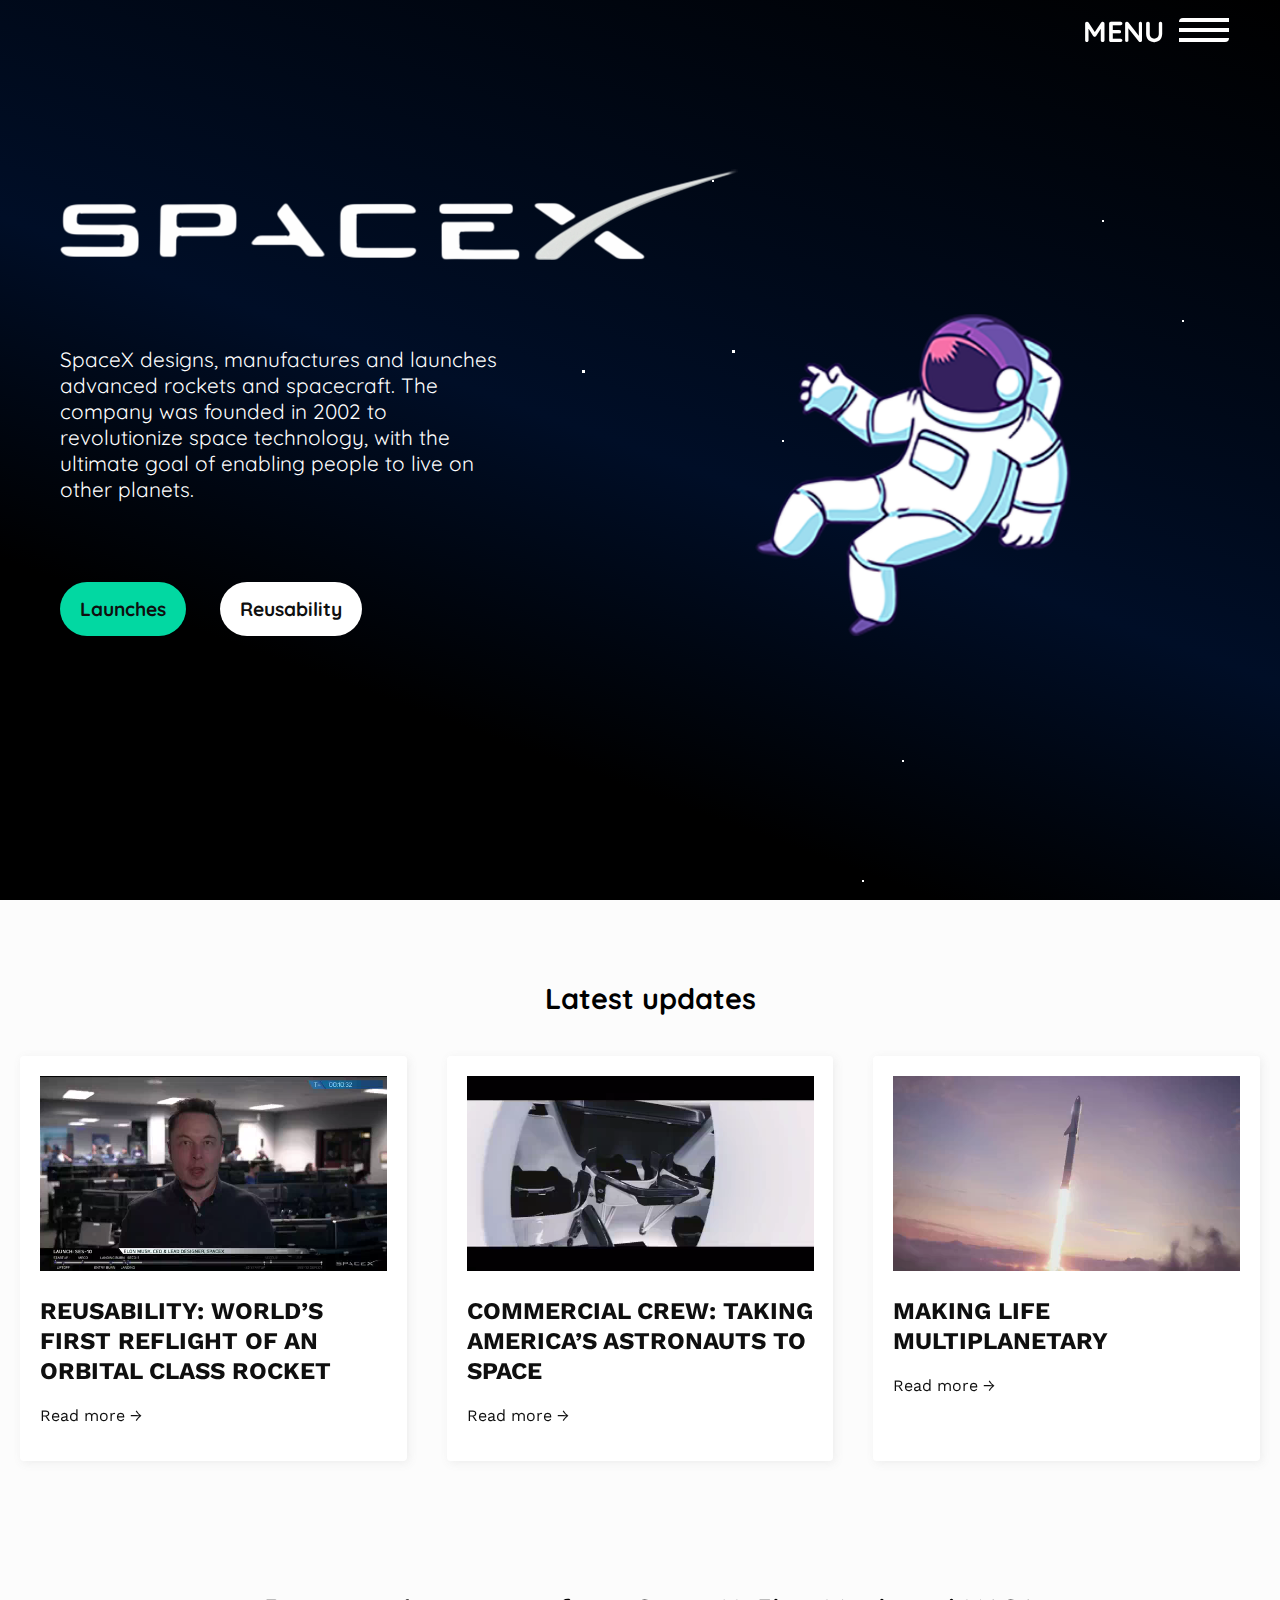
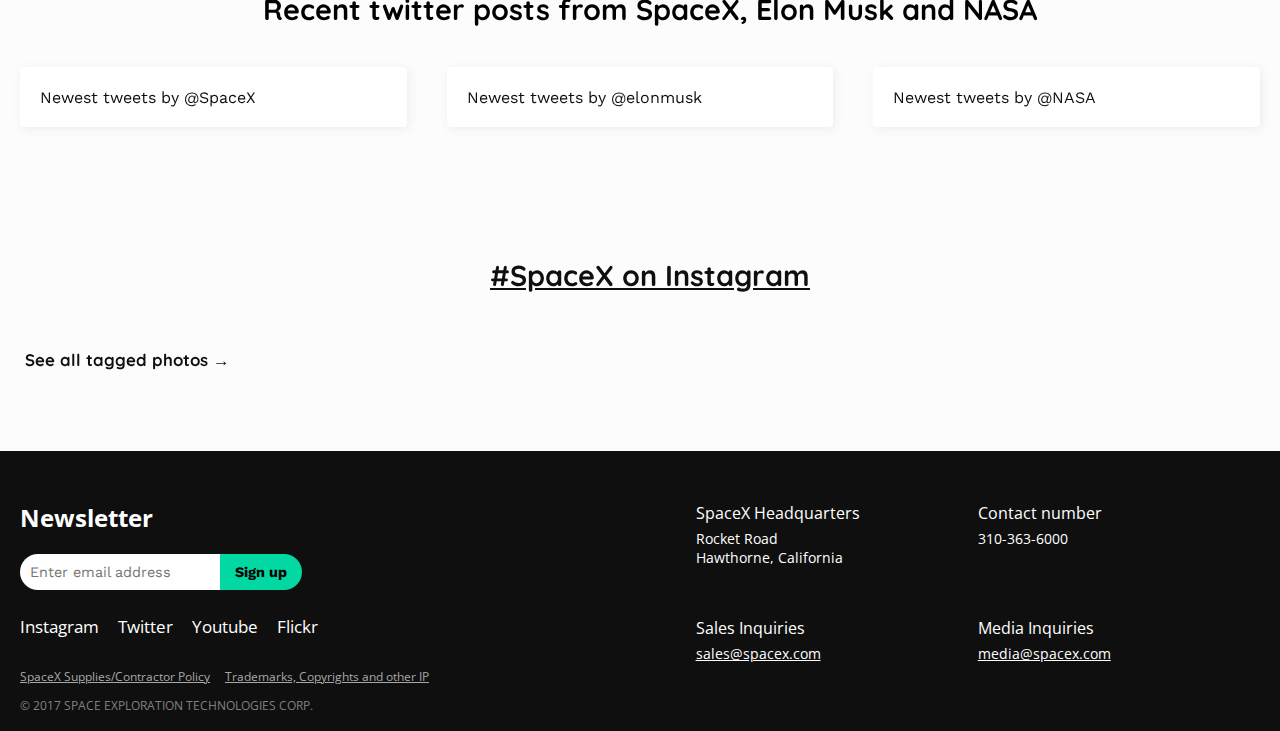
==== index.html @ 8ce4d806 "Add files via upload" ====
<!DOCTYPE html>

<html lang="en">

<head>
    <meta charset="utf-8">
    <meta name="description"
        content="SpaceX designs, manufactures and launches advanced rockets and spacecraft. The company was founded in 2002 to revolutionize space technology, with the ultimate goal of enabling people to live on other planets.">
    <meta name="viewport" content="width=device-width, initial-scale=1.0">
    <meta name="keywords" content="spacex, nasa, elon musk, space travel, falcon, rocket, rockets, rocket launch, mars">
    <meta name="designer" content="Selma Waller">
    <meta name="revisit-after" content="1 day">
    <title>SpaceX</title>
    <link rel="stylesheet" href="css/style.css">
    <link rel="icon" type="image/png" href="images/spacex-favicon.png">
</head>

<body>
    <!-- navigation menu -->
    <nav>
        <div class="top-navigation-line" id="topnav">
            <div class="hamburger" id="hamburger"></div>
            <div class="shadow" id="myModal">
                <div class="modal-content" id="fitMobile">
                    <div id="close">
                        <h2>CLOSE</h2>
                        <div class="close-bar1"></div>
                        <div class="close-bar2"></div>
                    </div>
                    <div class="col-10">
                        <ul>
                            <li><a href="https://wallerweave.com/project-exam" target="_self">Home</a></li>
                            <li><a href="https://wallerweave.com/project-exam/about-spacex" target="_self">About
                                    SpaceX</a></li>
                            <li><a href="https://wallerweave.com/project-exam/launches" target="_self">Launches</a>
                            </li>
                            <li><a href="https://wallerweave.com/project-exam/reusability"
                                    target="_self">Reusability</a>
                            </li>
                        </ul>
                        <figure>
                            <img id="menu-logo" src="images/spacex-logo.png" alt="spacex-logo">
                        </figure>
                        <p>© 2017 SPACE EXPLORATION TECHNOLOGIES CORP.</p>
                    </div>
                </div>
            </div>
            <div class="pointer" id="pointer">
                <h2 id="menu-text">MENU</h2>
                <div class="bar1" id="bar1"></div>
                <div class="bar2" id="bar2"></div>
                <div class="bar3" id="bar3"></div>
            </div>
        </div>
    </nav>

    <!-- header area -->
    <header id="header-background">
        <div class="intro-fade"></div>
        <div class="container">
            <div class="row">
                <div class="main-page">
                    <div class="header-text">
                        <div class="col-4">
                            <div class="overlay-header-box">
                                <figure>
                                    <img src="images/spacex-logo-big.png" alt="spacex-logo">
                                </figure>
                                <p>SpaceX designs, manufactures and launches advanced rockets and spacecraft. The
                                    company
                                    was founded in 2002 to revolutionize space technology, with the ultimate goal of
                                    enabling people to live on other planets.</p>
                                <div class="launch-button header-button"><a
                                        href="https://wallerweave.com/project-exam/launches" target="_self">Launches</a>
                                </div>
                                <div class="reuse-button header-button"><a
                                        href="https://wallerweave.com/project-exam/reusability"
                                        target="_self">Reusability</a>
                                </div>
                            </div>
                        </div>
                        <div class="col-7 right-floating-box">
                            <div class="header-animation">
                                <div class="dot"></div>
                                <div class="dot"></div>
                                <div class="dot"></div>
                                <div class="dot"></div>
                                <div class="dot"></div>
                                <div class="dot"></div>
                                <div class="dot"></div>
                                <div class="dot"></div>
                                <div class="dot"></div>
                                <figure>
                                    <img src="images/astronaut-comp2.png" alt="animated-image" style="width: 350px;">
                                </figure>
                                <div class="galaxy-container">
                                    <div class="star"></div>
                                    <div class="star"></div>
                                    <div class="star"></div>
                                    <div class="star"></div>
                                    <div class="star"></div>
                                    <div class="star"></div>
                                    <div class="star"></div>
                                    <div class="star"></div>
                                </div>
                            </div>
                        </div>
                    </div>
                </div>
            </div>
        </div>
    </header>

    <!-- main content -->
    <!-- News -->
    <main>
        <div class="container-main">
            <div class="main-content-titles">
                <h2>Latest updates</h2>
            </div>
            <div class="cards">
                <div class="card-article news-article">
                    <video autoplay loop muted>
                        <source src="videos/reusability-comp.mp4" type="video/mp4" style="width: 100%;">
                    </video>
                    <h2><a href="https://www.spacex.com/news/2013/03/31/reusability-key-making-human-life-multi-planetary"
                            target="_self">REUSABILITY: WORLD’S FIRST REFLIGHT OF AN ORBITAL CLASS ROCKET</a></h2>
                    <p><a href="https://www.instagram.com/explore/tags/spacex/" target="_blank">Read more → </a></p>
                </div>

                <div class="card-article">
                    <div class="news-article">
                        <video autoplay loop muted>
                            <source src="videos/crew-dragon-comp.mp4" type="video/mp4" style="width: 100%;">
                        </video>
                        <h2><a href="https://www.spacex.com/crew-dragon" target="_self">COMMERCIAL CREW: TAKING
                                AMERICA’S
                                ASTRONAUTS TO SPACE</a></h2>
                        <p><a href="https://www.instagram.com/explore/tags/spacex/" target="_blank">Read more → </a></p>
                    </div>
                </div>

                <div class="card-article">
                    <div class="news-article">
                        <video autoplay loop muted>
                            <source src="videos/multiplanetary-comp.mp4" type="video/mp4" style="width: 100%;">
                        </video>
                        <h2><a href="https://www.spacex.com/mars" target="self">MAKING LIFE MULTIPLANETARY</a></h2>
                        <p><a href="https://www.instagram.com/explore/tags/spacex/" target="_blank">Read more → </a></p>
                    </div>
                </div>
            </div>

            <!-- Twitter -->
            <div class="main-content-titles">
                <h2>Recent twitter posts from SpaceX, Elon Musk and NASA</h2>
            </div>
            <div class="cards">
                <div class="card-article tweet">
                    <a class="twitter-timeline" href="https://twitter.com/spacex" data-tweet-limit="2">
                        Newest tweets by @SpaceX</a>
                    <script async src="//platform.twitter.com/widgets.js"></script>
                </div>

                <div class="card-article tweet">
                    <a class="twitter-timeline" href="https://twitter.com/elonmusk" data-tweet-limit="2">
                        Newest tweets by @elonmusk</a>
                    <script async src="//platform.twitter.com/widgets.js"></script>
                </div>

                <div class="card-article tweet">
                    <a class="twitter-timeline" href="https://twitter.com/nasa" data-tweet-limit="1">
                        Newest tweets by @NASA</a>
                    <script async src="//platform.twitter.com/widgets.js"></script>
                </div>
            </div>


            <!-- Instagram -->
            <div class="main-content-titles">
                <h2><a href="https://www.instagram.com/explore/tags/spacex/" target="_blank">#SpaceX on
                        Instagram</a>
                </h2>
            </div>
            <div id="instagram-feed"></div>
            <!-- instagram info added in script -->
            <div class="cards">
                <div class="instagram-link">
                    <p><a href="https://www.instagram.com/explore/tags/spacex/" target="_blank">See all tagged photos →
                        </a></p>
                </div>
            </div>
        </div>
    </main>

    <!-- Footer -->
    <footer>
        <div class="footer-outer">
            <div class="row">
                <div class="container-main">
                    <div class="left-side-footer">
                        <div class="footer-newsletter">
                            <div class="col-6">
                                <div class="footer-newsletter-section">
                                    <h2>Newsletter</h2>
                                    <div id="error">
                                        <p>*Invalid email</p>
                                    </div>
                                    <form>
                                        <input class="footer-email-input" id="email" type="email"
                                            placeholder="Enter email address">
                                        <button id="submitButton">Sign up</button>
                                    </form>
                                </div>
                                <div class="footer-media">
                                    <ul>
                                        <li><a href="https://www.instagram.com/spacex/" target="_blank">Instagram</a>
                                        </li>
                                        <li><a href="https://twitter.com/SpaceX" target="_blank">Twitter</a></li>
                                        <li><a href="https://www.youtube.com/channel/UCtI0Hodo5o5dUb67FeUjDeA"
                                                target="_blank">Youtube</a></li>
                                        <li><a href="https://www.flickr.com/photos/spacex/" target="_blank">Flickr</a>
                                        </li>
                                    </ul>
                                </div>

                                <div class="footer-contact-section mobile">
                                    <h4>Contact number</h4>
                                    <ul>
                                        <li>310-363-6000</li>
                                    </ul>
                                    <h4>SpaceX Headquarters</h4>
                                    <ul>
                                        <li>Rocket Road</li>
                                        <li>Hawthorne, California</li>
                                    </ul>

                                    <h4>Sales Inquiries</h4>
                                    <ul>
                                        <li><a href="mailto:sales@spacex.com" target="_top">sales@spacex.com</a>
                                        </li>
                                    </ul>
                                    <h4>Media Inquiries</h4>
                                    <ul>
                                        <li><a href="mailto:media@spacex.com" target="_top">media@spacex.com</a>
                                        </li>
                                    </ul>
                                    <div class="copyrights">
                                        <a href="https://www.spacex.com/news/2013/07/29/spacex-suppliercontractor-policy"
                                            target="_blank">SpaceX Supplies/Contractor Policy</a><a
                                            href="https://www.spacex.com/trademarks-copyrights-and-other-ip-spacex"
                                            target="_blank">Trademarks, Copyrights and other IP</a>
                                        <p>© 2017 SPACE EXPLORATION TECHNOLOGIES CORP.</p>
                                    </div>
                                </div>
                                <div class="copyrights desktop">
                                    <a href="https://www.spacex.com/news/2013/07/29/spacex-suppliercontractor-policy"
                                        target="_blank">SpaceX Supplies/Contractor Policy</a><a
                                        href="https://www.spacex.com/trademarks-copyrights-and-other-ip-spacex"
                                        target="_blank">Trademarks, Copyrights and other IP</a>
                                    <p>© 2017 SPACE EXPLORATION TECHNOLOGIES CORP.</p>
                                </div>
                            </div>
                        </div>
                    </div>

                    <div class="col-5 right-floating-box">
                        <div class="footer-contact-section desktop">
                            <div class="col-6">
                                <h4>SpaceX Headquarters</h4>
                                <ul>
                                    <li>Rocket Road</li>
                                    <li>Hawthorne, California</li>
                                </ul>

                                <h4>Sales Inquiries</h4>
                                <ul>
                                    <li><a href="mailto:sales@spacex.com" target="_top">sales@spacex.com</a></li>
                                </ul>
                            </div>

                            <div class="col-6">
                                <h4>Contact number</h4>
                                <ul>
                                    <li>310-363-6000</li>
                                    <li>&nbsp;</li>
                                </ul>
                                <h4>Media Inquiries</h4>
                                <ul>
                                    <li><a href="mailto:media@spacex.com" target="_top">media@spacex.com</a></li>
                                </ul>
                            </div>
                        </div>
                    </div>
                </div>
            </div>
        </div>
    </footer>
    <!-- Root -->
    <script src="script/javascript.js"></script>
</body>

</html>
---- css/style.css ----
@import url('https://fonts.googleapis.com/css?family=Work+Sans:400|Open+Sans|Open+Sans:400|Quicksand');

* {
    box-sizing: border-box;
    /* border: 1px solid hotpink; */
}

[class*="col-"] {
    float: left;
}

.row::after {
    content: " ";
    clear: both;
    display: block;
}

.col-1 {width: 16.66%;}
.col-2 {width: 25%;}
.col-3 {width: 33.33%}
.col-4 {width: 37.5%;}
.col-5 {width: 45.66%;}
.col-6 {width: 50%;}
.col-7 {width: 58%;}
.col-8 {width: 72.23%;}
.col-9 {width: 90%;}
.col-10 {width: 100%;}

.mobile {
    display: none;
}

.mobile-footer {
    display: none;
}

.container {
    max-width: 1600px;
    margin: 0 auto;
}

.container-main {
    max-width: 1420px;
    margin: 0 auto;
}

body {
    background: #fcfcfc;
    margin: 0;
    font-family: 'Quicksand', sans-serif;
}

/* navigation */
.top-navigation-line {
    position: fixed;
    right: 0;
    z-index: 9999;
}

.pointer h2 {
    font-size: 1.8em;
    color: #fff;
    float: left;
    margin-top: 13px;
    margin-left: -90px;
}

.modal-content h2  {
    font-size: 1.8em;
    color: #fff;
    float: left;
    margin-top: -5px;
    margin-left: -90px;
}

.modal-content h2 {
    margin-top: 13px;
}

.hamburger {
    float: right;
    padding-right: 15px;
    padding-left: 15px;
    height: 60px;
}

.pointer {
    cursor: pointer;
    float: right;
    padding-right: 15px;
    padding-left: 15px;
    height: 60px;
}

.bar1,
.bar2,
.bar3 {
    background: #fff;
    width: 50px;
    height: 4px;
    margin: 6px;
}

.close-bar1,
.close-bar2 {
    background: #fff;
    width: 40px;
    height: 4px;
    margin: 6px;
    margin-left: 20px;
}

.close-bar1 {
    margin-top: 29px;
    transform: rotate(40deg);
}

.close-bar2 {
    margin-top: -10px;
    transform: rotate(320deg);
}

.bar1 {
    margin-top: 18px;
    border-top-left-radius: 30px;
}

.bar3 {
    border-bottom-right-radius: 30px;
}

/* hamburger menu */

.shadow {
    display: none;
    width: 100%;
    height: 100%;
    background: none;
    top: 0;
    right: 0;
    position: fixed;
    z-index: 10;
    overflow: auto;
}

#hamburger-inside {
    padding-right: 15px;
    float: right;
}

#close {
    float: right;
    padding-right: 45px;
    padding-left: 15px;
    height: 60px;
    cursor: pointer;
}

.modal-content {
    width: 300px;
    height: 100%;
    background: #0f0f0f;
    top: 0;
    float: right;
    overflow: auto;
}

.modal-content ul {
    padding: 80px 0 0 0;
    margin: 0 auto;
    text-align: center;
    list-style: none;
    font-size: 2em;
}

.modal-content li {
    padding: 20px 0 20px 0;
}

.modal-content li:nth-child(1) {
    margin-top: 40px;
}

.modal-content a {
    text-decoration: none;
    color: #fff;
}

.modal-content a:hover {
    color: #02d8a2;
}

.modal-content a:active {
    color: #00b88a;
}

.hamburger figure {
    margin: 0;
}

#menu-logo {
  display: block;
  margin-left: auto;
  margin-right: auto;
  width: 60%;
  margin-top: 80%;
  margin-bottom: 0;
}

.modal-content p {
    text-align: center;
    padding: 20px 30px 0 30px;
    margin-top: 0;
    font-size: 0.8em;    
    color: #777777;
}

/* header area */
#header-background {
    background: linear-gradient(20deg, #000000 25%, #000e27 50%, #000000 100%);
    height: 100vh;
    z-index: -1;
}

.intro-fade {
    position: absolute;
    width: 100%;
    height: 100vh;
    z-index: 0;
    animation: introfade 10000ms ease-in-out infinite;
}

@keyframes introfade {
    0% {
        background: linear-gradient(20deg, #000000 0%, #000e27 50%, #000000 100%);
        opacity: 0.4;
    }

    30% {
        background: linear-gradient(20deg, #000000 0%, #00102c 50%, #000000 100%);
        opacity: 0.3;
    }

    60% {
        background: linear-gradient(20deg, #000000 0%, #00102c 50%, #000000 100%);
        opacity: 0.3;
    }

    100% {
        background: linear-gradient(20deg, #000000 0%, #000e27 50%, #000000 100%);
        opacity: 0.4;

    }
}

.overlay-header-box {
    position: relative;
}

.header-text figure {
    margin: 0;
}

.right-floating-box {
    float: right;
}

.header-text {
    padding: 30px 20px 20px 60px;
}

.header-text img {
    margin: 90px 0 0px 0;
    animation: intro-header 1000ms ease-in;
    -webkit-user-drag: none;
    user-select: none;
}

.header-text p {
    margin: 30px 0 0 0;
    font-size: 1.4em;
    color: #fff;
    animation: intro-header-delayed-text 2000ms ease-in;
}

.header-text p {
    font-size: 1.3em;
    margin: 10px 0 30px 0;
}

.header-button {
    font-family: 'Quicksand', sans-serif;
    font-weight: bolder;
    font-size: 1.2em;
    font-weight: 400;
    display: inline-block;
    padding: 15px;
    padding-right: 20px;
    padding-left: 20px;
    border: 0;
    margin-top: 50px;
    border-radius: 100px;
    cursor: pointer;
    animation: intro-header-delayed-button 2000ms ease-in;
    z-index: 999;
}

.header-button a {
    color: #0f0f0f;
    text-decoration: none;
}

.reuse-button {
    background: #fff;
    font-weight: bolder;
}

.reuse-button:hover {
    background: #adffeb;
}

.reuse-button:active {
    background: #81ffdf;
}

.launch-button {
    background: #02d8a2;
    margin-right: 30px;
    font-weight: bolder;
}

.launch-button:hover {
    background: #00b88a;
}

.launch-button:active {
    background: #00a37a;
}

/* header animation */
.header-animation {
    display: flex;
    align-items: center;
    justify-content: center;
    overflow: hidden;
    position: relative;
    height: 100vh;
    margin: 0;
    animation: intro-header-delayed-astronaut 1000ms ease-in;
}

.header-animation img {
    width: 100%;
    position: absolute;
    top: 20%;
    left: 25%;
    animation: astronaut 5000ms ease-in-out infinite, intro-header-delayed-astronaut 1500ms ease-in;
    -webkit-user-drag: none;
    user-select: none;
    z-index: 999;
}

@keyframes astronaut {
    0% {
        transform: translateY(0);
    }

    50% {
        transform: translateY(30px) rotate(-5deg);
    }

    100% {
        transform: translateY(0);
    }
}

@keyframes intro-header {
    0% {
        opacity: 0;
    }

    100% {
        opacity: 1;
    }
}

@keyframes intro-header-delayed-text {
    0% {
        opacity: 0;
    }

    10% {
        opacity: 0;
    }

    100% { 
        opacity: 1;
    }
}

@keyframes intro-header-delayed-button {
    0% {
        opacity: 0;
    }

    30% {
        opacity: 0;
        transform: translateY(2px);
    }

    100% { 
        opacity: 1;
        transform: translateY(0);
    }
}

@keyframes intro-header-delayed-astronaut {
    0% {
        opacity: 0;
    }

    30% {
        opacity: 0;
    }
    
    100% { 
        opacity: 1;
    }
}

@keyframes intro-header-delayed-star {
    0% {
        opacity: 0;
    }

    20% {
        opacity: 0;
    }

    50% {
        opacity: 0;
    }

    100% { 
        opacity: 1;
    }
}

.galaxy-container {
    width: 100%;
    height: 100%;
    transform: rotateZ(20deg);
}

.star {
    position: absolute;
    top: 50%;
    left: 50%;
    height: 2px;
    background: linear-gradient(-45deg, #5f91ff, rgba(0, 0, 255, 0));
    filter: drop-shadow(0 0 6px #e5e6e9);
    animation: tail 3000ms ease-in-out infinite, shooting 3000ms ease-in-out infinite, intro-header-delayed-star 2000ms ease-in;
}

.star::before,
.star::after {
    position: absolute;
    content: '';
    top: calc(50% - 1px);
    right: 0;
    height: 2px;
    background: linear-gradient(-45deg,  rgba(0, 0, 255, 0), #5f91ff, rgba(0, 0, 255, 0));
    border-radius: 100%;
    transform: translateX(50%) rotateZ(45deg);
}

.star::after {
    transform: translateX(50%) rotateZ(-45deg);
}

.star:nth-child(1) {
    top: calc(50% - 200px);
    left: calc(50% - 300px);
    animation-delay: 650ms;
    opacity: 0.2;
}

.star:nth-child(1)::before, .star:nth-child(1)::after {
    animation-delay: 650ms;
}

.star:nth-child(2) {
    top: calc(50% - 50px);
    left: calc(50% - 190px);
    animation-delay: 150ms;
    background: linear-gradient(-45deg, #7ab8ff, rgba(0, 0, 255, 0));
    opacity: 0.8;
}

.star:nth-child(2)::before, .star:nth-child(2)::after {
    animation-delay: 150ms;
}

.star:nth-child(3) {
    top: calc(50% - 90px);
    left: calc(50% - 280px);
    animation-delay: 1600ms;
    background: linear-gradient(-45deg, #7ab8ff, rgba(0, 0, 255, 0));
}

.star:nth-child(3)::before, .star:nth-child(3)::after {
    animation-delay: 1600ms;
}

.star:nth-child(4) {
    top: calc(50% - -120px);
    left: calc(50% - 220px);
    animation-delay: 4400ms;
}

.star:nth-child(4)::before, .star:nth-child(4)::after {
    animation-delay: 4400ms;
}

.star:nth-child(5) {
    top: calc(50% - -190px);
    left: calc(50% - 200px);
    animation-delay: 2100ms;
    background: linear-gradient(-45deg, #7ab8ff, rgba(0, 0, 255, 0));
    opacity: 0.5;
}

.star:nth-child(5)::before, .star:nth-child(5)::after {
    animation-delay: 2100ms;
}


.star:nth-child(6) {
    top: calc(50% - 350px);
    left: calc(50% - 400px);
    animation-delay: 2100ms;
    background: linear-gradient(-45deg, #5f91ff, rgba(0, 0, 255, 0));
    opacity: 0.3;
}

.star:nth-child(6)::before, .star:nth-child(6)::after {
    animation-delay: 2100ms;
}

.star:nth-child(7) {
    top: calc(50% - -300px);
    left: calc(50% - 400px);
    animation-delay: 2100ms;
    background: linear-gradient(-45deg, #7ab8ff, rgba(0, 0, 255, 0));
    opacity: 1;
}

.star:nth-child(7)::before, .star:nth-child(7)::after {
    animation-delay: 2100ms;
}

.star:nth-child(7) {
    top: calc(50% - 0px);
    left: calc(50% - 400px);
    animation-delay: 50ms;
    background: linear-gradient(-45deg, #7ab8ff, rgba(0, 0, 255, 0));
    opacity: 1;
}

.star:nth-child(7)::before, .star:nth-child(7)::after {
    animation-delay: 50ms;
}

@keyframes tail {
    0% {
        width: 0;
    }

    30% {
        width: 100px;
    }

    100% {
        width: 0;
    }
}


@keyframes long-tail {
    0% {
        width: 0;
    }

    30% {
        width: 250px;
    }

    100% {
        width: 0;
    }
}

@keyframes shining {
    0% {
        width: 0;
    }

    50% {
        width: 30px;
    }

    100% {
        width: 0;
    }
}

@keyframes shooting {
    0% {
        transform: translateX(0);
    }

    100% {
        transform: translateX(620px);
    }
}

.dot {
    position: absolute;
    top: 50%;
    left: 50%;
    width: 2px;
    height: 2px;
    background: #fff;
    animation: blinking 2000ms ease-in-out infinite;
}

.dot:nth-child(1) {
    top: calc(50% - -280px);
    left: calc(50% - 10px);
    animation-delay: 1600ms;
}

.dot:nth-child(2) {
    top: calc(50% - 160px);
    left: calc(50% - -270px);
    animation-delay: 1000ms;
}

.dot:nth-child(3) {
    top: calc(50% - 130px);
    left: calc(50% - 180px);
    animation-delay: 3800ms;
    width: 3px;
    height: 3px;
}

.dot:nth-child(4) {
    top: calc(50% - 300px);
    left: calc(50% - 200px);
    animation-delay: 1000ms;
}

.dot:nth-child(5) {
    top: calc(50% - 260px);
    left: calc(50% - -190px);
    animation-delay: 200ms;
}

.dot:nth-child(6) {
    top: calc(50% - -400px);
    left: calc(50% - 50px);
    animation-delay: 4000ms;
}

.dot:nth-child(7) {
    top: calc(50% - -200px);
    left: calc(50% - 360px);
    animation-delay: 500ms;
}

.dot:nth-child(8) {
    top: calc(50% - 40px);
    left: calc(50% - 130px);
    animation-delay: 2800ms;
}

.dot:nth-child(9) {
    top: calc(50% - 110px);
    left: calc(50% - 330px);
    animation-delay: 1000ms;
    height: 3px;
    width: 3px;
}

@keyframes blinking {
    0% {
        transform: rotate(0deg);
        opacity: 0;
    }

    50% {
        opacity: 1;
    }


    100% {
        transform: rotate(50deg);
        opacity: 0;
    }
}

/* main */
.main-content-titles {
    text-align: center;
    margin: 80px 0 40px 20px;
    font-size: 1.2em;
}

.main-content-titles a {
    color: #0f0f0f;
}

.news-article video {
    width: 100%;
}

.instapic {
    padding: 10px 20px;
    margin: 20px;
    border-radius: 4px;
    background: #fff;
    box-shadow: 2px 2px 10px rgba(107, 107, 107, 0.1);
    display: inline-block;
    transition: 150ms;
}

.instapic p {
    padding: 0 5px;
    display: inline-block;
}

.instapic img {
    width: 100%;
}

.instapic:hover {
    transform: translateY(-2px);
    transition: ease-out 500ms;
    cursor: pointer;
}

.instagram-link a {
    font-size: 1.05em;
    padding-left: 25px;
    color: #0f0f0f;
    font-weight: bold;
    text-decoration: none;
}

.instagram-link a:hover {
    text-decoration: underline;
}

.cards {
    max-width: 100%;
    margin: 0 auto;
}

.card-article {
    padding: 20px;
    margin: 0 20px 50px 20px;
    border-radius: 4px;
    background: #fff;
    box-shadow: 2px 2px 10px rgba(107, 107, 107, 0.1);
}

.card-article a {
    font-family: 'Work Sans', sans-serif;
    color: #0f0f0f;
    text-decoration: none;
}

.card-article a:hover {
    text-decoration: underline;
}

.card-article img {
    width: 100%;
}

.card-article a:hover span::before {
    opacity: 1;
    left: 0px;
}

@supports (display: grid){
    .cards {
        max-width: 2000px;
        margin: 0;
        display: grid;
        grid-template-columns: repeat(auto-fit, minmax(300px, 1fr));
    } 
}

/* footer */
.footer-outer {
    color: #fff;
    margin-top: 5%;
    background: #0f0f0f;
    padding: 30px 0 5px 0;
    font-family: 'Open Sans', sans-serif;
}

.left-side-footer {
    margin-left: 20px;
}

#error {
    color: rgb(255, 51, 51);
    display: none;
}

.footer-newsletter input {
    position: absolute;
    padding: 10px;
    border-radius: 100px;
    width: 250px;
    border: none;
    font-family: 'Work sans', sans-serif;
    font-size: 0.9em;
}

.footer-newsletter button {
    position: relative;
    left: 200px;
    padding: 10px 15px 10px 15px;
    border-top-right-radius: 100px;
    border-bottom-right-radius: 100px;
    border: none;
    background: #02d8a2;
    cursor: pointer;
    font-family: 'Work sans', sans-serif;
    font-size: 0.9em;
    font-weight: bold;
}

.footer-newsletter button:hover {
    background: #00b88a;
}

.footer-newsletter button:active {
    background: #00a37a;
}

.footer-media a {
    text-decoration: none;
    color: #fff;
    font-size: 1.05em;
}

.footer-media a:hover {
    color: #02d8a2;
}

.footer-media a:active {
    color: #00b88a;
}

.footer-media ul {
    list-style: none;
    padding: 0;
    margin: 0;
}

.footer-media li {
    padding: 25px 15px 0 0;
    display: inline-block;
}

.footer-media li:nth-child(1) {
    padding-top: 20px;
}

.copyrights {
    padding-top: 30px;
    color: #818181;
    font-size: 0.75em;
}

.copyrights a {
    color: #a7a7a7;
}

.copyrights a:hover {
    color: #02d8a2;
}

.copyrights a:active {
    color: #00b88a;
}

.copyrights a:nth-child(1) {
    margin-right: 15px;
}

.footer-contact-section {
    margin-right: 20px;
}

.footer-contact-section h4 {
    font-weight: normal;
    margin-bottom: 5px;
}

.footer-contact-section ul {
    margin-top: 0;
    padding: 0;
    list-style: none;
    margin-bottom: 50px;
    font-size: 0.9em;
}

.footer-contact-section a {
    color: #fff;
}

.footer-contact-section a:hover {
    color: #02d8a2;
}

.footer-contact-section a:active {
    color: #00b88a;
}

@media only screen and (max-width: 1440px) {
/* laptop L */   
    .overlay-header-box img {
        margin-top: 0;
    }
}

@media only screen and (max-width: 1024px) {
/* laptop responsive */
/* header */

.header-text .col-4 {
    width: 50%;
    position: absolute;
}
    .header-text img {
        margin-top: -50px;
    }

    .header-animation {
        margin-top: 160px;
        height: 580px;
    }

    .header-animation img {
        max-width: 75%;
    }
}
@media only screen and (max-width: 800px) {
/* tablet responsive */
/* header */
    .desktop {
        display: none;
    }

    .mobile {
        display: block;
    }

    .header-text {
        padding-left: 40px;
    }

    .header-text img {
        margin-top: 10px;
        width: 140%;
    }

    .header-animation img {
        margin-top: 70px;
        left: 80px;
        max-width: 80%;
    }

    .launch-button {
        font-size: 1.3em;
        padding: 10px;
        margin-right: 20px;
    }

    .reuse-button {
        font-size: 1.3em;
        padding: 10px;
    }

/* main */
    .main-content-titles {
        font-size: 1em;
    }
}

@media only screen and (max-width: 500px) {
/* mobile responsive */
/* header */
    .desktop {
        display: none;
    }

    .mobile {
        display: block;
    }

    #close h2,
    #menu-text {
        display: none;
    }

    #menu-logo {
        width: 40%;
        margin-top: 40%;
    }

    .header-text {
        padding-left: 20px;
    }

    .header-text img {
        margin-top: 0px;
        width: 100%;
    }

    .header-text .col-4 {
        width: 100%;
        position: relative;
    }

    .header-button {
        margin-top: 30px;
        font-size: 1.1em;
    }

    .reuse-button {
        margin-right: 20px;
    }

    .dot {
        display: none;
    }

    .right-floating-box {
        height: 0;
        width: 100%;
    }

    .header-animation {
        height: 315px;
        width: 100%;
        top: -200px;
        left: 0px;
    }

    .header-animation img {
        top: 100px;
        max-width: 50%;
    }

    header {
        margin-bottom: 80px;
    }

    .modal-content,
    .pointer {
        padding-right: 0;
    }

/* main */
    .cards {
        width: 100%;
    }

    .news-article a {
        text-decoration: underline;
    }

    .instapic img {
        margin: 0 auto;
    }

    .instagram-link {
        font-size: 1em;
    }

    .instagram-link {
        text-decoration: underline;
    }

    .main-content-titles {
        margin: 20px 5px 10px 5px;
    }

/* footer */
    .footer-outer .col-6 {
        width: 100%;
    }

    .footer-media {
        width: 100%;
    }

    .footer.footer-contact-section {
        width: 100%;
    }

    .footer-media a {
        text-decoration: underline;
    }

    .footer-contact-section ul {
        margin-bottom: 10px;
    }

    .footer-contact-section ul:nth-child(3) {
        margin-bottom: 40px;
    }
    
    .copyrights a {
        color: #a7a7a7;
        display: block;
    }
}

@media only screen and (max-width: 320px) {
/* mobile responsive */
/* header */
    .header-text {
        padding-left: 15px;
    }
    
    .header-animation {
        height: 300px;
    }

/* main */
    .instapic {
        margin: 20px 0;
    }

    .instagram-link {
        font-size: 0.8em;
    }
}
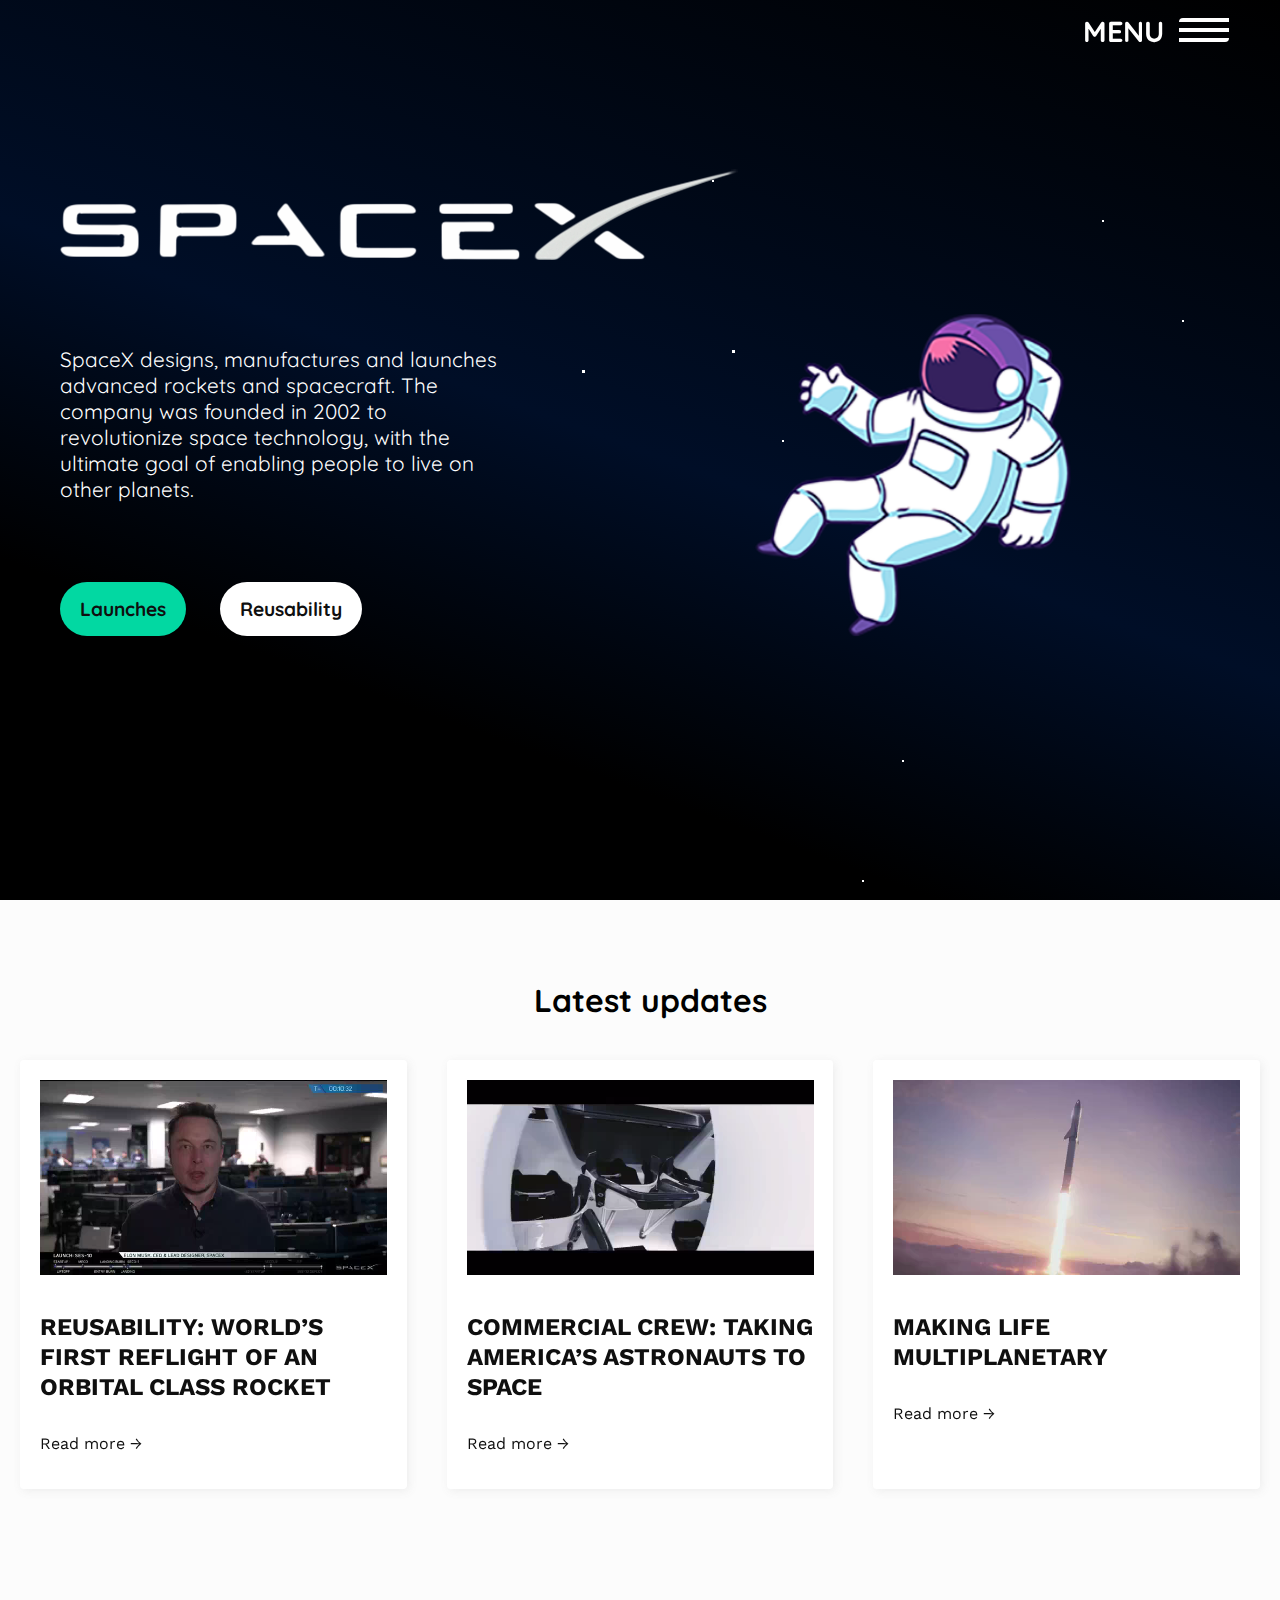
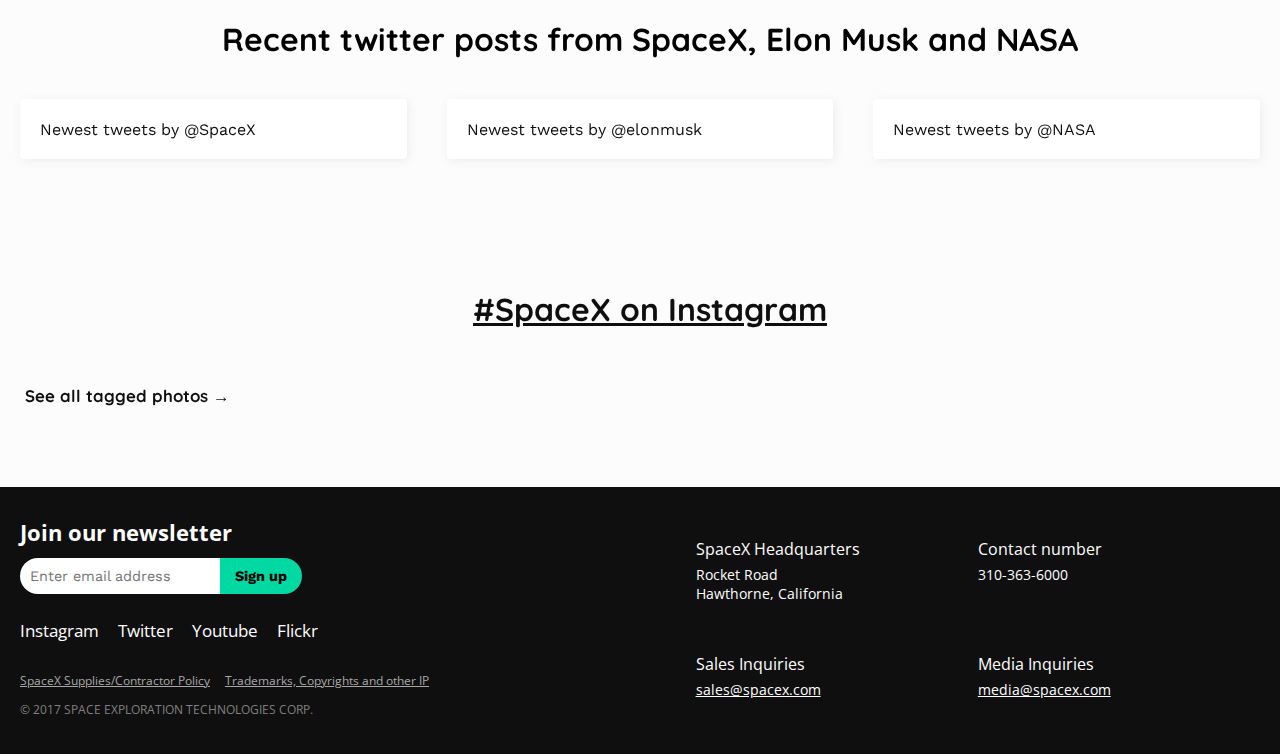
==== commit 3d7c93da: "added labels to input fields" ====
--- a/index.html
+++ b/index.html
@@ -112,84 +112,93 @@
     </header>
 
     <!-- main content -->
-    <!-- News -->
     <main>
         <div class="container-main">
-            <div class="main-content-titles">
-                <h2>Latest updates</h2>
-            </div>
-            <div class="cards">
-                <div class="card-article news-article">
-                    <video autoplay loop muted>
-                        <source src="videos/reusability-comp.mp4" type="video/mp4" style="width: 100%;">
-                    </video>
-                    <h2><a href="https://www.spacex.com/news/2013/03/31/reusability-key-making-human-life-multi-planetary"
-                            target="_self">REUSABILITY: WORLD’S FIRST REFLIGHT OF AN ORBITAL CLASS ROCKET</a></h2>
-                    <p><a href="https://www.instagram.com/explore/tags/spacex/" target="_blank">Read more → </a></p>
-                </div>
-
-                <div class="card-article">
-                    <div class="news-article">
+            <section>
+                <!-- News -->
+                <div class="main-content-titles">
+                    <h3>Latest updates</h3>
+                </div>
+                <div class="cards">
+                    <div class="card-article news-article">
                         <video autoplay loop muted>
-                            <source src="videos/crew-dragon-comp.mp4" type="video/mp4" style="width: 100%;">
+                            <source src="videos/reusability-comp.mp4" type="video/mp4" style="width: 100%;">
                         </video>
-                        <h2><a href="https://www.spacex.com/crew-dragon" target="_self">COMMERCIAL CREW: TAKING
-                                AMERICA’S
-                                ASTRONAUTS TO SPACE</a></h2>
-                        <p><a href="https://www.instagram.com/explore/tags/spacex/" target="_blank">Read more → </a></p>
-                    </div>
-                </div>
-
-                <div class="card-article">
-                    <div class="news-article">
-                        <video autoplay loop muted>
-                            <source src="videos/multiplanetary-comp.mp4" type="video/mp4" style="width: 100%;">
-                        </video>
-                        <h2><a href="https://www.spacex.com/mars" target="self">MAKING LIFE MULTIPLANETARY</a></h2>
-                        <p><a href="https://www.instagram.com/explore/tags/spacex/" target="_blank">Read more → </a></p>
-                    </div>
-                </div>
-            </div>
-
-            <!-- Twitter -->
-            <div class="main-content-titles">
-                <h2>Recent twitter posts from SpaceX, Elon Musk and NASA</h2>
-            </div>
-            <div class="cards">
-                <div class="card-article tweet">
-                    <a class="twitter-timeline" href="https://twitter.com/spacex" data-tweet-limit="2">
-                        Newest tweets by @SpaceX</a>
-                    <script async src="//platform.twitter.com/widgets.js"></script>
-                </div>
-
-                <div class="card-article tweet">
-                    <a class="twitter-timeline" href="https://twitter.com/elonmusk" data-tweet-limit="2">
-                        Newest tweets by @elonmusk</a>
-                    <script async src="//platform.twitter.com/widgets.js"></script>
-                </div>
-
-                <div class="card-article tweet">
-                    <a class="twitter-timeline" href="https://twitter.com/nasa" data-tweet-limit="1">
-                        Newest tweets by @NASA</a>
-                    <script async src="//platform.twitter.com/widgets.js"></script>
-                </div>
-            </div>
-
-
-            <!-- Instagram -->
-            <div class="main-content-titles">
-                <h2><a href="https://www.instagram.com/explore/tags/spacex/" target="_blank">#SpaceX on
-                        Instagram</a>
-                </h2>
-            </div>
-            <div id="instagram-feed"></div>
-            <!-- instagram info added in script -->
-            <div class="cards">
-                <div class="instagram-link">
-                    <p><a href="https://www.instagram.com/explore/tags/spacex/" target="_blank">See all tagged photos →
-                        </a></p>
-                </div>
-            </div>
+                        <h4><a href="https://www.spacex.com/news/2013/03/31/reusability-key-making-human-life-multi-planetary"
+                                target="_self">REUSABILITY: WORLD’S FIRST REFLIGHT OF AN ORBITAL CLASS ROCKET</a></h4>
+                        <p><a href="https://www.spacex.com/news/2013/03/31/reusability-key-making-human-life-multi-planetary"
+                                target="_self">Read more → </a></p>
+                    </div>
+
+                    <div class="card-article">
+                        <div class="news-article">
+                            <video autoplay loop muted>
+                                <source src="videos/crew-dragon-comp.mp4" type="video/mp4" style="width: 100%;">
+                            </video>
+                            <h4><a href="https://www.spacex.com/crew-dragon" target="_self">COMMERCIAL CREW: TAKING
+                                    AMERICA’S
+                                    ASTRONAUTS TO SPACE</a></h4>
+                            <p><a href="https://www.spacex.com/crew-dragon" target="_self">Read more → </a>
+                            </p>
+                        </div>
+                    </div>
+
+                    <div class="card-article">
+                        <div class="news-article">
+                            <video autoplay loop muted>
+                                <source src="videos/multiplanetary-comp.mp4" type="video/mp4" style="width: 100%;">
+                            </video>
+                            <h4><a href="https://www.spacex.com/mars" target="self">MAKING LIFE MULTIPLANETARY</a></h4>
+                            <p><a href="https://www.spacex.com/mars" target="_self">Read more → </a>
+                            </p>
+                        </div>
+                    </div>
+                </div>
+            </section>
+
+            <section>
+                <!-- Twitter -->
+                <div class="main-content-titles">
+                    <h3>Recent twitter posts from SpaceX, Elon Musk and NASA</h3>
+                </div>
+                <div class="cards">
+                    <div class="card-article tweet">
+                        <a class="twitter-timeline" href="https://twitter.com/spacex" data-tweet-limit="2">
+                            Newest tweets by @SpaceX</a>
+                        <script async src="//platform.twitter.com/widgets.js"></script>
+                    </div>
+
+                    <div class="card-article tweet">
+                        <a class="twitter-timeline" href="https://twitter.com/elonmusk" data-tweet-limit="2">
+                            Newest tweets by @elonmusk</a>
+                        <script async src="//platform.twitter.com/widgets.js"></script>
+                    </div>
+
+                    <div class="card-article tweet">
+                        <a class="twitter-timeline" href="https://twitter.com/nasa" data-tweet-limit="1">
+                            Newest tweets by @NASA</a>
+                        <script async src="//platform.twitter.com/widgets.js"></script>
+                    </div>
+                </div>
+            </section>
+
+            <section>
+                <!-- Instagram -->
+                <div class="main-content-titles">
+                    <h3 id="instagram-title"><a href="https://www.instagram.com/explore/tags/spacex/"
+                            target="_blank">#SpaceX on
+                            Instagram</a>
+                    </h3>
+                </div>
+                <div id="instagram-feed"></div>
+                <div class="cards">
+                    <div class="instagram-link">
+                        <p><a href="https://www.instagram.com/explore/tags/spacex/" target="_blank">See all tagged
+                                photos →
+                            </a></p>
+                    </div>
+                </div>
+            </section>
         </div>
     </main>
 
@@ -202,12 +211,12 @@
                         <div class="footer-newsletter">
                             <div class="col-6">
                                 <div class="footer-newsletter-section">
-                                    <h2>Newsletter</h2>
                                     <div id="error">
                                         <p>*Invalid email</p>
                                     </div>
                                     <form>
-                                        <input class="footer-email-input" id="email" type="email"
+                                        <label for="newsletterEmail">Join our newsletter</label>
+                                        <input class="footer-email-input" id="newsletterEmail" type="email"
                                             placeholder="Enter email address">
                                         <button id="submitButton">Sign up</button>
                                     </form>
--- a/css/style.css
+++ b/css/style.css
@@ -713,7 +713,7 @@
 .main-content-titles {
     text-align: center;
     margin: 80px 0 40px 20px;
-    font-size: 1.2em;
+    font-size: 1.7em;
 }
 
 .main-content-titles a {
@@ -722,6 +722,10 @@
 
 .news-article video {
     width: 100%;
+}
+
+#instagram-title {
+    margin-bottom: 0;
 }
 
 .instapic {
@@ -774,6 +778,10 @@
     box-shadow: 2px 2px 10px rgba(107, 107, 107, 0.1);
 }
 
+.card-article h4 {
+    font-size: 1.5em;
+}
+
 .card-article a {
     font-family: 'Work Sans', sans-serif;
     color: #0f0f0f;
@@ -818,6 +826,13 @@
 #error {
     color: rgb(255, 51, 51);
     display: none;
+}
+
+.footer-newsletter label {
+    font-size: 1.4em;
+    font-weight: bold;
+    display: block;
+    margin-bottom: 10px;
 }
 
 .footer-newsletter input {
@@ -997,12 +1012,6 @@
         padding: 10px;
     }
 
-/* main */
-    .main-content-titles {
-        font-size: 1em;
-    }
-}
-
 @media only screen and (max-width: 500px) {
 /* mobile responsive */
 /* header */
@@ -1059,12 +1068,17 @@
     .header-animation {
         height: 315px;
         width: 100%;
-        top: -200px;
+        bottom: 0px;
         left: 0px;
+        margin: 0;
+    }
+
+    .galaxy-container {
+        display: none;
     }
 
     .header-animation img {
-        top: 100px;
+        top: 30px;
         max-width: 50%;
     }
 
@@ -1099,6 +1113,7 @@
     }
 
     .main-content-titles {
+        font-size: 1.5em;
         margin: 20px 5px 10px 5px;
     }
 
@@ -1143,6 +1158,7 @@
     .header-animation {
         height: 300px;
     }
+}
 
 /* main */
     .instapic {
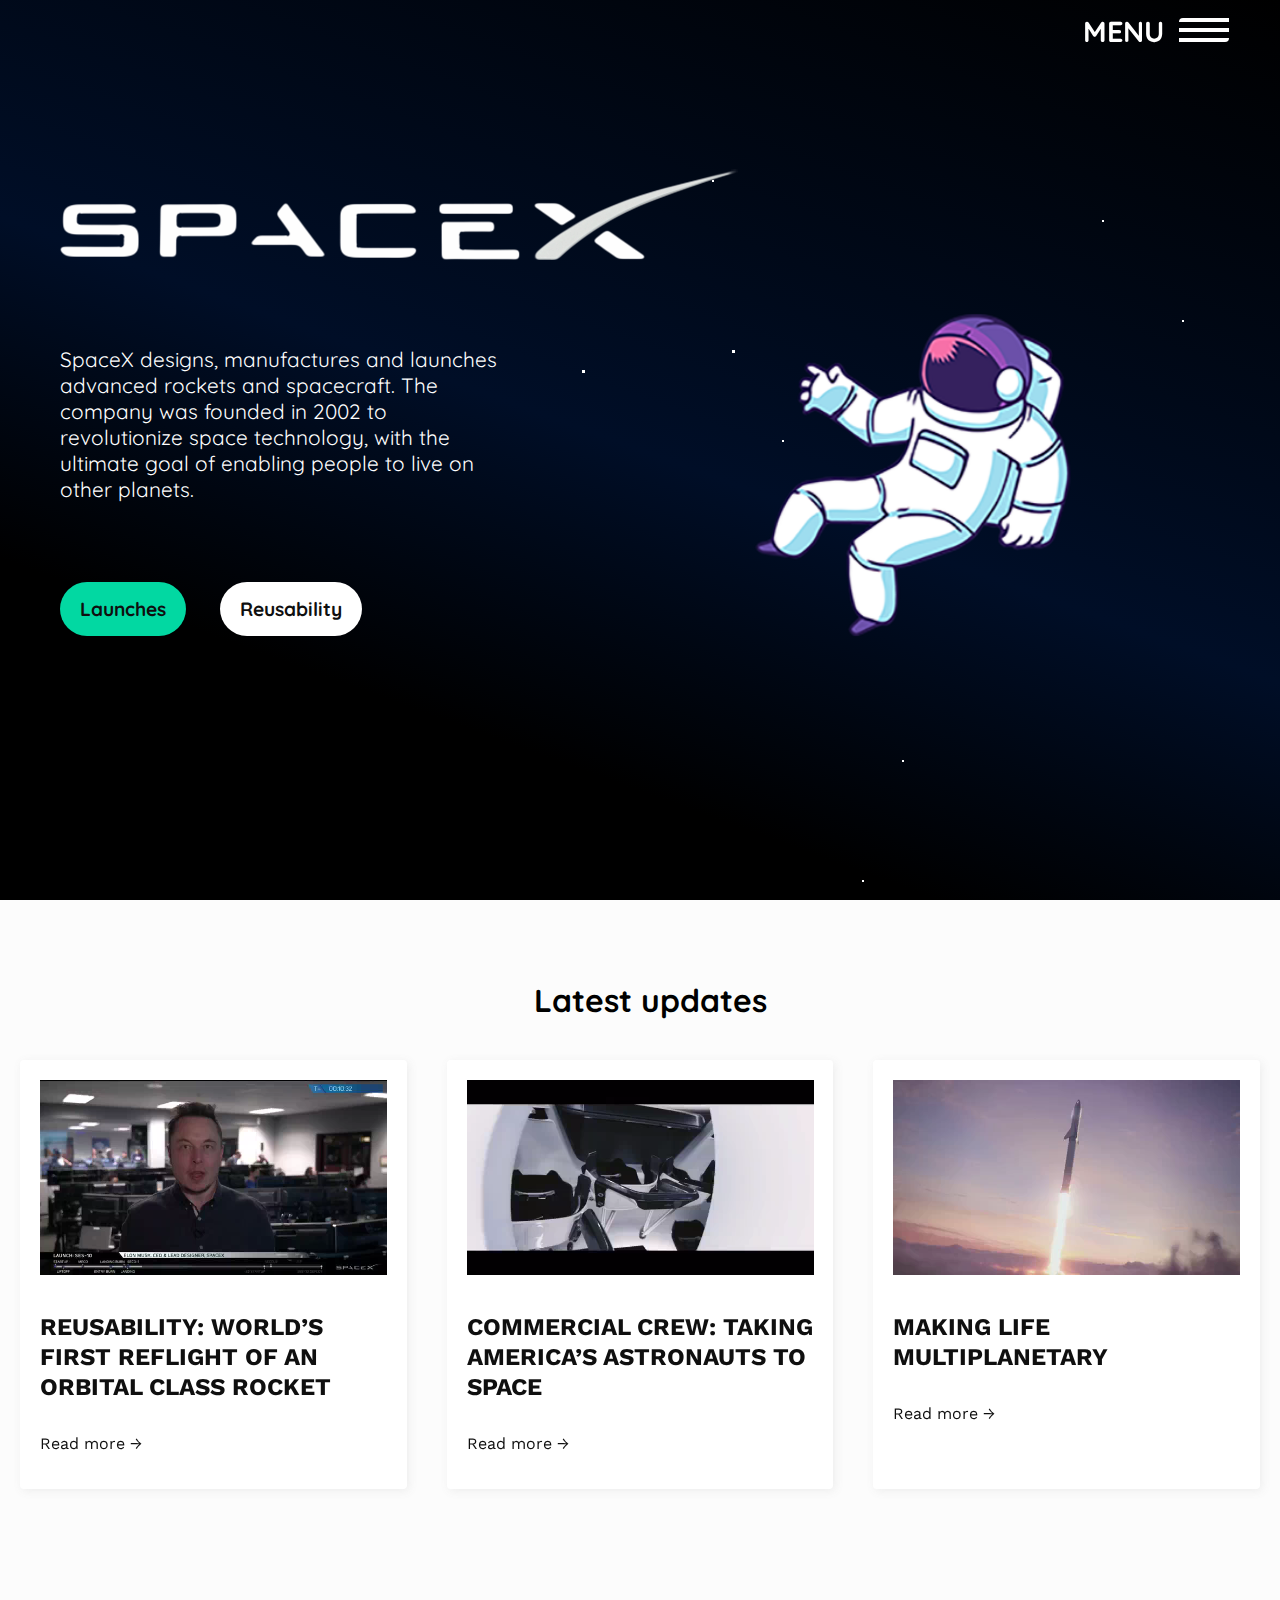
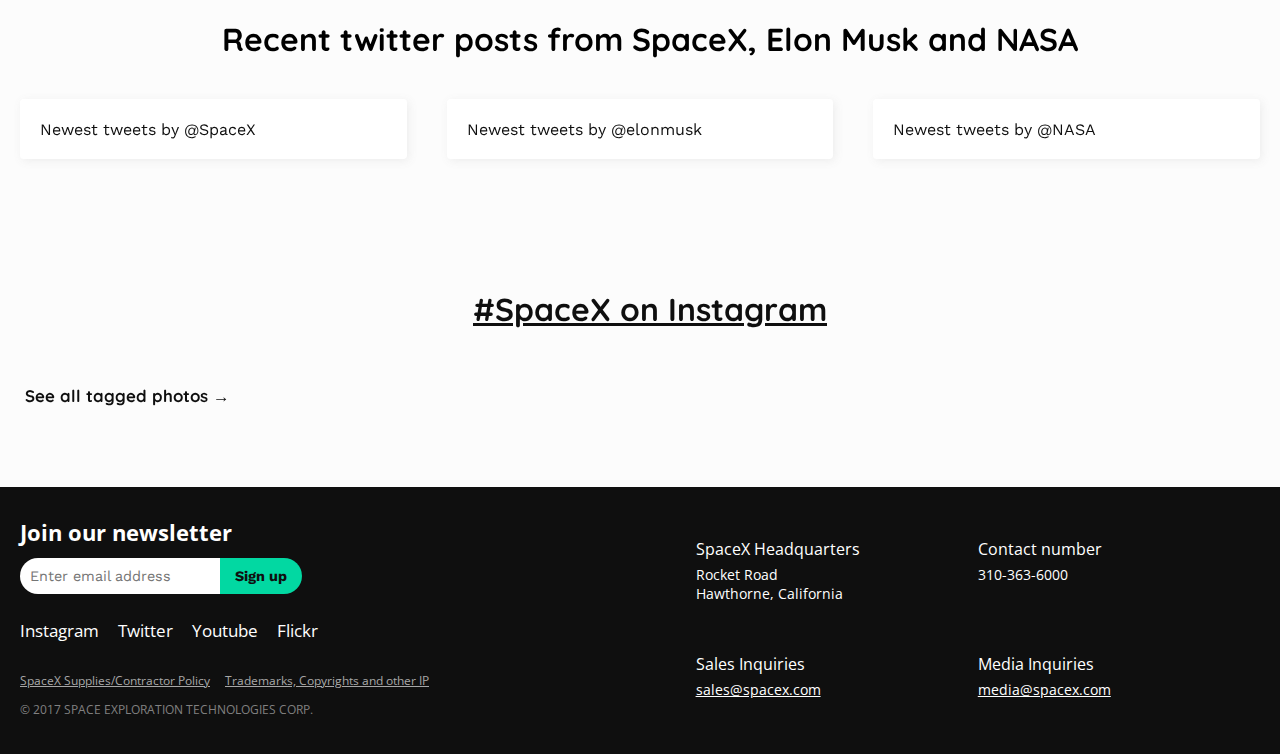
==== commit 2720b3ec: "fixed error where page jumped to top on invalid submit for newsletter" ====
--- a/index.html
+++ b/index.html
@@ -20,8 +20,8 @@
     <nav>
         <div class="top-navigation-line" id="topnav">
             <div class="hamburger" id="hamburger"></div>
-            <div class="shadow" id="myModal">
-                <div class="modal-content" id="fitMobile">
+            <div class="open-menu-background" id="openMenu">
+                <div class="menu-content" id="fitMobile">
                     <div id="close">
                         <h2>CLOSE</h2>
                         <div class="close-bar1"></div>
@@ -211,14 +211,14 @@
                         <div class="footer-newsletter">
                             <div class="col-6">
                                 <div class="footer-newsletter-section">
-                                    <div id="error">
-                                        <p>*Invalid email</p>
-                                    </div>
                                     <form>
                                         <label for="newsletterEmail">Join our newsletter</label>
+                                        <div id="error">
+                                            <p>*Invalid email</p>
+                                        </div>
                                         <input class="footer-email-input" id="newsletterEmail" type="email"
                                             placeholder="Enter email address">
-                                        <button id="submitButton">Sign up</button>
+                                        <button id="submitButton"><a href="#submitButton">Sign up</a></button>
                                     </form>
                                 </div>
                                 <div class="footer-media">
--- a/css/style.css
+++ b/css/style.css
@@ -65,7 +65,7 @@
     margin-left: -90px;
 }
 
-.modal-content h2  {
+.menu-content h2  {
     font-size: 1.8em;
     color: #fff;
     float: left;
@@ -73,7 +73,7 @@
     margin-left: -90px;
 }
 
-.modal-content h2 {
+.menu-content h2 {
     margin-top: 13px;
 }
 
@@ -131,7 +131,7 @@
 
 /* hamburger menu */
 
-.shadow {
+.open-menu-background {
     display: none;
     width: 100%;
     height: 100%;
@@ -156,7 +156,7 @@
     cursor: pointer;
 }
 
-.modal-content {
+.menu-content {
     width: 300px;
     height: 100%;
     background: #0f0f0f;
@@ -165,7 +165,7 @@
     overflow: auto;
 }
 
-.modal-content ul {
+.menu-content ul {
     padding: 80px 0 0 0;
     margin: 0 auto;
     text-align: center;
@@ -173,24 +173,24 @@
     font-size: 2em;
 }
 
-.modal-content li {
+.menu-content li {
     padding: 20px 0 20px 0;
 }
 
-.modal-content li:nth-child(1) {
+.menu-content li:nth-child(1) {
     margin-top: 40px;
 }
 
-.modal-content a {
+.menu-content a {
     text-decoration: none;
     color: #fff;
 }
 
-.modal-content a:hover {
+.menu-content a:hover {
     color: #02d8a2;
 }
 
-.modal-content a:active {
+.menu-content a:active {
     color: #00b88a;
 }
 
@@ -207,7 +207,7 @@
   margin-bottom: 0;
 }
 
-.modal-content p {
+.menu-content p {
     text-align: center;
     padding: 20px 30px 0 30px;
     margin-top: 0;
@@ -859,6 +859,19 @@
     font-weight: bold;
 }
 
+.footer-newsletter button a {
+    text-decoration: none;
+    color: #0f0f0f;
+}
+
+.footer-newsletter button a:hover {
+    color: #0f0f0f;
+}
+
+.footer-newsletter button a:hover {
+    color: #0f0f0f;
+}
+
 .footer-newsletter button:hover {
     background: #00b88a;
 }
@@ -1086,7 +1099,7 @@
         margin-bottom: 80px;
     }
 
-    .modal-content,
+    .menu-content,
     .pointer {
         padding-right: 0;
     }
